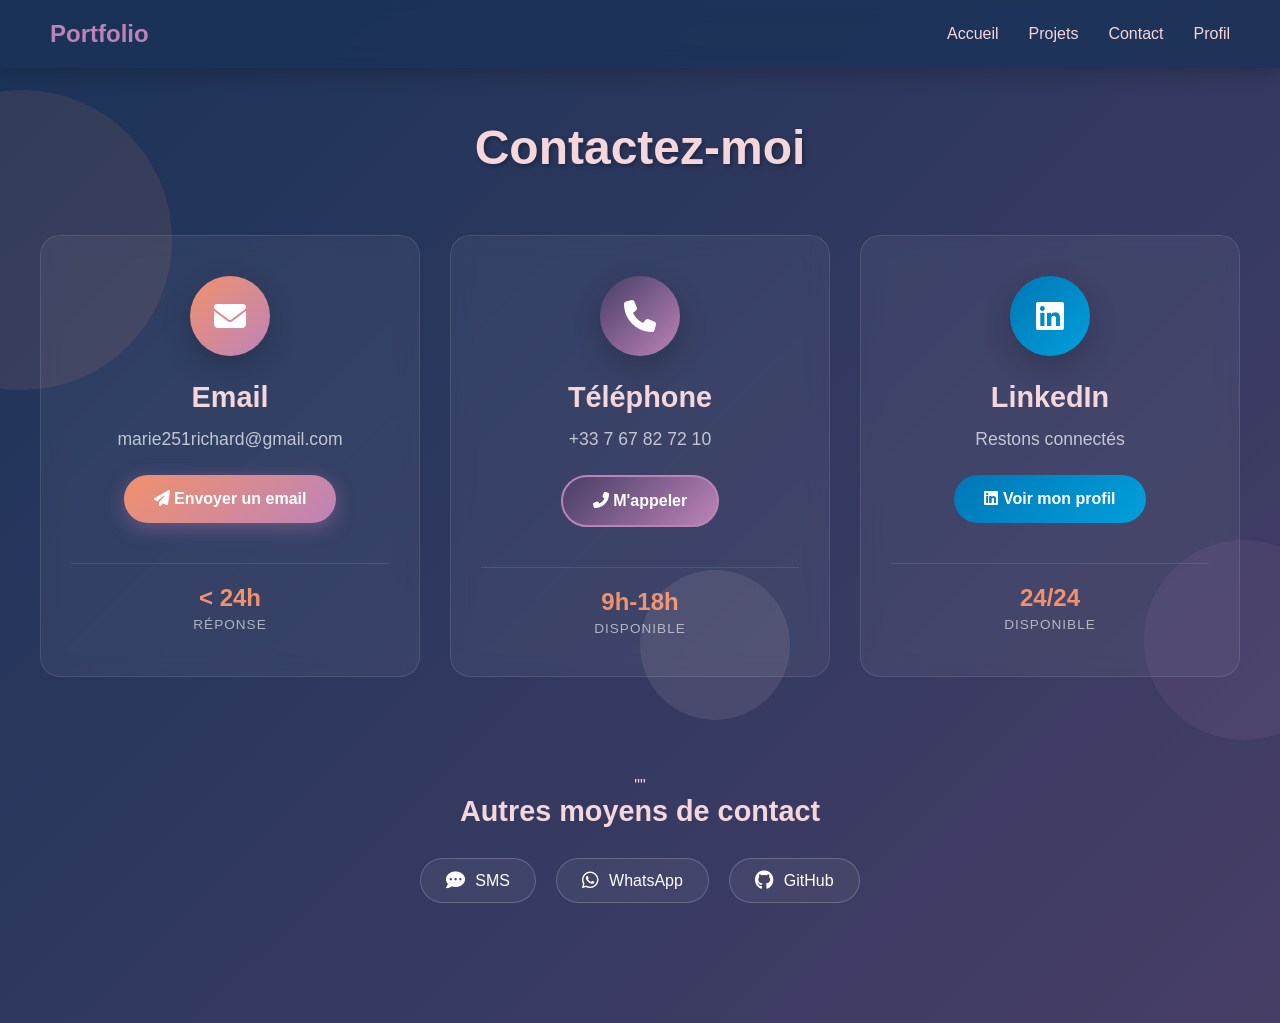
==== Pages/Contact/contact.html @ 15bb82db "ajout dossier Portfolio" ====
<!DOCTYPE html>
<html lang="fr">
  <head>
    <meta charset="UTF-8" />
    <meta name="viewport" content="width=device-width, initial-scale=1.0" />
    <title>Contact - Portfolio</title>
    <link rel="stylesheet" href="/style.css" />
    <link rel="stylesheet" href="contact.css" />
    <link
      rel="stylesheet"
      href="https://cdnjs.cloudflare.com/ajax/libs/font-awesome/6.4.0/css/all.min.css"
    />
  </head>
  <body>
    <!-- Navigation -->
    <nav>
      <a href="/index.html" class="logo">Portfolio</a>
      <ul class="nav-links">
        <li><a href="/index.html#accueil">Accueil</a></li>
        <li><a href="/Pages/Projets/projets.html">Projets</a></li>
        <li><a href="contact.html" class="active">Contact</a></li>
        <li><a href="/Pages/Profil/Profil.html">Profil</a></li>
      </ul>
    </nav>

    <!-- Section Contact -->
    <section class="contact-section">
      <div class="container">
        <div class="section-header">
          <h1>Contactez-moi</h1>
        </div>

        <div class="contact-wrapper">
          <!-- Carte Email -->
          <div class="contact-card">
            <div class="card-icon email-icon">
              <i class="fas fa-envelope"></i>
            </div>
            <h3>Email</h3>
            <p class="contact-info">marie251richard@gmail.com</p>
            <a href="marie251richard@gmail.com" class="btn-contact btn-primary">
              <i class="fas fa-paper-plane"></i> Envoyer un email
            </a>

            <!-- Stats optionnels -->
            <div class="stats">
              <div class="stat-item">
                <span class="stat-number">< 24h</span>
                <span class="stat-label">Réponse</span>
              </div>
            </div>
          </div>

          <!-- Carte Téléphone -->
          <div class="contact-card">
            <div class="card-icon phone-icon">
              <i class="fas fa-phone"></i>
            </div>
            <h3>Téléphone</h3>
            <p class="contact-info">+33 7 67 82 72 10</p>
            <a href="tel:+33767827210" class="btn-contact btn-secondary">
              <i class="fas fa-phone-alt"></i> M'appeler
            </a>

            <!-- Stats optionnels -->
            <div class="stats">
              <div class="stat-item">
                <span class="stat-number">9h-18h</span>
                <span class="stat-label">Disponible</span>
              </div>
            </div>
          </div>

          <!-- Carte LinkedIn (bonus) -->
          <div class="contact-card">
            <div class="card-icon linkedin-icon">
              <i class="fab fa-linkedin"></i>
            </div>
            <h3>LinkedIn</h3>
            <p class="contact-info">Restons connectés</p>
            <a
              href="https://www.linkedin.com/in/marie-richard112006/"
              target="_blank"
              class="btn-contact btn-linkedin"
            >
              <i class="fab fa-linkedin"></i> Voir mon profil
            </a>

            <!-- Stats optionnels -->
            <div class="stats">
              <div class="stat-item">
                <span class="stat-number">24/24</span>
                <span class="stat-label">Disponible</span>
              </div>
            </div>
          </div>
        </div>

        <!-- Section Alternative (SMS/WhatsApp) -->
        <div class="alternative-contact">""
          <h3>Autres moyens de contact</h3>
          <div class="alt-buttons">
            <a href="sms:+33612345678" class="btn-alt">
              <i class="fas fa-comment-dots"></i> SMS
            </a>
            <a href="https://wa.me/33767827210" target="_blank" class="btn-alt">
              <i class="fab fa-whatsapp"></i> WhatsApp
            </a>
            <a
              href="https://github.com/Marie1110r"
              target="_blank"
              class="btn-alt"
            >
              <i class="fab fa-github"></i> GitHub
            </a>
          </div>
        </div>
      </div>
    </section>

    <!-- Formes décoratives -->
    <div class="floating-shapes">
      <div class="shape shape-1"></div>
      <div class="shape shape-2"></div>
      <div class="shape shape-3"></div>
    </div>

    <script src="/script.js"></script>
  </body>
</html>
---- style.css ----
/* ========== VARIABLES ========== */
:root {
  --color-primary: #1b3358;
  --color-secondary: #473e66;
  --color-accent: #bd83b8;
  --color-light: #f5d7db;
  --color-warm: #f1916d;
}

/* ========== RESET ========== */
* {
  margin: 0;
  padding: 0;
  box-sizing: border-box;
}

html {
  scroll-behavior: smooth;
}

body {
  font-family: "Segoe UI", Tahoma, Geneva, Verdana, sans-serif;
  background: linear-gradient(
    135deg,
    var(--color-primary) 0%,
    var(--color-secondary) 100%
  );
  color: var(--color-light);
  min-height: 100vh;
  overflow-x: hidden;
}

/* ========== NAVIGATION ========== */
nav {
  position: fixed;
  top: 0;
  left: 0;
  right: 0;
  display: flex;
  justify-content: space-between;
  align-items: center;
  padding: 20px 50px;
  background: rgba(27, 51, 88, 0.8);
  backdrop-filter: blur(10px);
  z-index: 1000;
  box-shadow: 0 5px 20px rgba(0, 0, 0, 0.2);
}

.logo {
  font-size: 24px;
  font-weight: bold;
  color: var(--color-accent);
  text-decoration: none;
  transition: color 0.3s ease;
}

.logo:hover {
  color: var(--color-warm);
}

.nav-links {
  display: flex;
  list-style: none;
  gap: 30px;
}

.nav-links a {
  color: var(--color-light);
  text-decoration: none;
  font-size: 16px;
  transition: color 0.3s ease;
  position: relative;
}

.nav-links a::after {
  content: "";
  position: absolute;
  bottom: -5px;
  left: 0;
  width: 0;
  height: 2px;
  background: var(--color-accent);
  transition: width 0.3s ease;
}

.nav-links a:hover::after,
.nav-links a.active::after {
  width: 100%;
}

.nav-links a:hover {
  color: var(--color-accent);
}

/* ========== HERO SECTION ========== */
.hero {
  min-height: 100vh;
  display: flex;
  align-items: center;
  justify-content: center;
  position: relative;
  overflow: hidden;
  padding: 100px 50px 50px;
}

/* ========== BULLES ANIMÉES ========== */
.bubbles-container {
  position: absolute;
  top: 0;
  left: 0;
  width: 100%;
  height: 100%;
  pointer-events: none;
  z-index: 1;
}

.bubble {
  position: absolute;
  width: var(--size);
  height: var(--size);
  border-radius: 50%;
  display: flex;
  align-items: center;
  justify-content: center;
  background: rgba(189, 131, 184, 0.15);
  backdrop-filter: blur(5px);
  border: 2px solid rgba(245, 215, 219, 0.3);
  box-shadow: 0 8px 32px rgba(189, 131, 184, 0.2),
    inset 0 0 20px rgba(255, 255, 255, 0.1);
  animation: float var(--duration) ease-in-out infinite var(--delay);
  left: var(--position-x);
  top: var(--position-y);
  transform: translate(-50%, -50%);
}

/* Animation de flottement */
@keyframes float {
  0%,
  100% {
    transform: translate(-50%, -50%) translateY(0px) translateX(0px);
  }
  25% {
    transform: translate(-50%, -50%) translateY(-20px) translateX(10px);
  }
  50% {
    transform: translate(-50%, -50%) translateY(-10px) translateX(-10px);
  }
  75% {
    transform: translate(-50%, -50%) translateY(-25px) translateX(5px);
  }
}

/* Bulles de langages */
.bubble-lang {
  transition: all 0.3s ease;
  cursor: pointer;
  pointer-events: all;
}

.bubble-lang:hover {
  background: rgba(189, 131, 184, 0.3);
  border-color: var(--color-accent);
  box-shadow: 0 12px 40px rgba(189, 131, 184, 0.5),
    inset 0 0 30px rgba(255, 255, 255, 0.2);
  transform: translate(-50%, -50%) scale(1.1);
}

.lang-icon {
  font-size: calc(var(--size) * 0.2);
  font-weight: bold;
  color: var(--color-light);
  text-align: center;
  text-shadow: 2px 2px 10px rgba(0, 0, 0, 0.3);
  padding: 10px;
}

/* ========== CONTENU HERO ========== */
.hero-content {
  text-align: center;
  z-index: 10;
  position: relative;
  max-width: 800px;
}

.hero-content h1 {
  font-size: 48px;
  margin-bottom: 20px;
  animation: fadeInUp 1s ease-out;
  text-shadow: 2px 2px 10px rgba(0, 0, 0, 0.3);
}

.hero-content h1 span {
  color: var(--color-accent);
  display: block;
  font-size: 64px;
  margin-top: 10px;
}

.hero-content p {
  font-size: 20px;
  margin-bottom: 40px;
  color: var(--color-light);
  opacity: 0.9;
  animation: fadeInUp 1s ease-out 0.3s backwards;
}

/* ========== BOUTONS CTA ========== */
.cta-buttons {
  display: flex;
  gap: 20px;
  justify-content: center;
  animation: fadeInUp 1s ease-out 0.6s backwards;
}

.btn {
  padding: 15px 35px;
  border-radius: 50px;
  text-decoration: none;
  font-size: 16px;
  font-weight: bold;
  transition: all 0.3s ease;
  display: inline-block;
}

.btn-primary {
  background: linear-gradient(135deg, var(--color-accent), var(--color-warm));
  color: white;
  box-shadow: 0 5px 20px rgba(189, 131, 184, 0.4);
}

.btn-primary:hover {
  transform: translateY(-3px);
  box-shadow: 0 8px 30px rgba(189, 131, 184, 0.6);
}

.btn-secondary {
  background: transparent;
  color: var(--color-light);
  border: 2px solid var(--color-accent);
}

.btn-secondary:hover {
  background: var(--color-accent);
  transform: translateY(-3px);
  box-shadow: 0 8px 30px rgba(189, 131, 184, 0.4);
}

/* ========== ANIMATIONS ========== */
@keyframes fadeInUp {
  from {
    opacity: 0;
    transform: translateY(30px);
  }
  to {
    opacity: 1;
    transform: translateY(0);
  }
}

/* ========== RESPONSIVE ========== */
@media (max-width: 768px) {
  nav {
    padding: 15px 20px;
  }

  .nav-links {
    gap: 15px;
  }

  .nav-links a {
    font-size: 14px;
  }

  .hero {
    padding: 80px 20px 20px;
  }

  .hero-content h1 {
    font-size: 32px;
  }

  .hero-content h1 span {
    font-size: 42px;
  }

  .hero-content p {
    font-size: 16px;
  }

  .cta-buttons {
    flex-direction: column;
    gap: 15px;
  }

  /* Bulles plus petites sur mobile */
  .bubble {
    width: calc(var(--size) * 0.6) !important;
    height: calc(var(--size) * 0.6) !important;
  }

  .lang-icon {
    font-size: calc(var(--size) * 0.15);
  }
}

@media (max-width: 480px) {
  .logo {
    font-size: 20px;
  }

  .nav-links {
    gap: 10px;
  }

  .hero-content h1 {
    font-size: 26px;
  }

  .hero-content h1 span {
    font-size: 36px;
  }
}

/* Styles pour les bulles */
.bubble-1 {
  --size: 250px;
  --position-x: 80%;
  --position-y: 30%;
  --duration: 8s;
  --delay: 0s;
}

.bubble-2 {
  --size: 180px;
  --position-x: 15%;
  --position-y: 20%;
  --duration: 10s;
  --delay: 1s;
}

.bubble-3 {
  --size: 140px;
  --position-x: 25%;
  --position-y: 60%;
  --duration: 12s;
  --delay: 2s;
}

.bubble-4 {
  --size: 200px;
  --position-x: 70%;
  --position-y: 65%;
  --duration: 9s;
  --delay: 0.5s;
}

.bubble-5 {
  --size: 120px;
  --position-x: 10%;
  --position-y: 75%;
  --duration: 11s;
  --delay: 3s;
}

.bubble-6 {
  --size: 160px;
  --position-x: 85%;
  --position-y: 80%;
  --duration: 13s;
  --delay: 1.5s;
}

.bubble-7 {
  --size: 100px;
  --position-x: 45%;
  --position-y: 25%;
  --duration: 10s;
  --delay: 2.5s;
}

.bubble-8 {
  --size: 130px;
  --position-x: 55%;
  --position-y: 85%;
  --duration: 14s;
  --delay: 0.8s;
}

.bubble-9 {
  --size: 90px;
  --position-x: 35%;
  --position-y: 40%;
  --duration: 11s;
  --delay: 3.5s;
}

/* Enlever le soulignement des bulles */
.bubble {
  text-decoration: none; /* Enlève le soulignement */
  color: inherit; /* Garde la couleur d'origine */
}

/* Enlever aussi au survol et autres états */
.bubble:hover,
.bubble:visited,
.bubble:active,
.bubble:focus {
  text-decoration: none;
  color: inherit;
}
---- Pages/Contact/contact.css ----
/* ========== SECTION CONTACT ========== */
.contact-section {
  min-height: 100vh;
  padding: 120px 20px 80px;
  background: linear-gradient(135deg, #1b3358 0%, #473e66 100%);
  position: relative;
  overflow: hidden;
}

.section-header {
  text-align: center;
  margin-bottom: 60px;
}

.section-header h1 {
  font-size: 3rem;
  color: #f5d7db;
  margin-bottom: 15px;
  text-shadow: 2px 2px 4px rgba(0, 0, 0, 0.3);
}

.section-header p {
  font-size: 1.2rem;
  color: rgba(255, 255, 255, 0.8);
}

/* ========== CARTES CONTACT ========== */
.contact-wrapper {
  display: grid;
  grid-template-columns: repeat(auto-fit, minmax(300px, 1fr));
  gap: 30px;
  max-width: 1200px;
  margin: 0 auto 60px;
}

.contact-card {
  background: rgba(255, 255, 255, 0.05);
  backdrop-filter: blur(10px);
  border-radius: 20px;
  padding: 40px 30px;
  text-align: center;
  border: 1px solid rgba(255, 255, 255, 0.1);
  transition: all 0.3s ease;
}

.contact-card:hover {
  transform: translateY(-10px);
  box-shadow: 0 20px 40px rgba(0, 0, 0, 0.3);
  border-color: rgba(241, 145, 109, 0.5);
}

/* ========== ICÔNES ========== */
.card-icon {
  width: 80px;
  height: 80px;
  margin: 0 auto 25px;
  border-radius: 50%;
  display: flex;
  align-items: center;
  justify-content: center;
  font-size: 2rem;
  color: white;
  box-shadow: 0 10px 30px rgba(0, 0, 0, 0.2);
}

.email-icon {
  background: linear-gradient(135deg, #f1916d, #bd83b8);
}

.phone-icon {
  background: linear-gradient(135deg, #473e66, #bd83b8);
}

.linkedin-icon {
  background: linear-gradient(135deg, #0077b5, #00a0dc);
}

.card-icon i {
  font-size: 2rem;
}

/* ========== CONTENU CARTE ========== */
.contact-card h3 {
  font-size: 1.8rem;
  color: #f5d7db;
  margin-bottom: 15px;
}

.contact-info {
  font-size: 1.1rem;
  color: rgba(255, 255, 255, 0.7);
  margin-bottom: 25px;
}

/* ========== BOUTONS CONTACT ========== */
.btn-contact {
  display: inline-block;
  padding: 15px 30px;
  border-radius: 50px;
  text-decoration: none;
  font-weight: 600;
  transition: all 0.3s ease;
  margin-bottom: 20px;
  font-size: 1rem;
}

.btn-primary {
  background: linear-gradient(135deg, #f1916d, #bd83b8);
  color: white;
}

.btn-primary:hover {
  transform: scale(1.05);
  box-shadow: 0 10px 30px rgba(241, 145, 109, 0.4);
}

.btn-secondary {
  background: linear-gradient(135deg, #473e66, #bd83b8);
  color: white;
}

.btn-secondary:hover {
  transform: scale(1.05);
  box-shadow: 0 10px 30px rgba(71, 62, 102, 0.4);
}

.btn-linkedin {
  background: linear-gradient(135deg, #0077b5, #00a0dc);
  color: white;
}

.btn-linkedin:hover {
  transform: scale(1.05);
  box-shadow: 0 10px 30px rgba(0, 119, 181, 0.4);
}

/* ========== STATS ========== */
.contact-card .stats {
  display: flex;
  justify-content: center;
  gap: 30px;
  margin-top: 20px;
  padding-top: 20px;
  border-top: 1px solid rgba(255, 255, 255, 0.1);
}

.contact-card .stat-item {
  text-align: center;
}

.contact-card .stat-number {
  display: block;
  font-size: 1.5rem;
  font-weight: bold;
  color: #f1916d;
  margin-bottom: 5px;
}

.contact-card .stat-label {
  display: block;
  font-size: 0.85rem;
  color: rgba(255, 255, 255, 0.6);
  text-transform: uppercase;
  letter-spacing: 1px;
}

/* ========== CONTACTS ALTERNATIFS ========== */
.alternative-contact {
  text-align: center;
  max-width: 800px;
  margin: 0 auto;
  padding: 40px 20px;
}

.alternative-contact h3 {
  font-size: 1.8rem;
  color: #f5d7db;
  margin-bottom: 30px;
}

.alt-buttons {
  display: flex;
  justify-content: center;
  gap: 20px;
  flex-wrap: wrap;
}

.btn-alt {
  display: inline-flex;
  align-items: center;
  gap: 10px;
  padding: 12px 25px;
  background: rgba(255, 255, 255, 0.05);
  border: 1px solid rgba(255, 255, 255, 0.2);
  border-radius: 50px;
  color: white;
  text-decoration: none;
  font-weight: 500;
  transition: all 0.3s ease;
}

.btn-alt:hover {
  background: rgba(241, 145, 109, 0.2);
  border-color: #f1916d;
  transform: translateY(-3px);
}

.btn-alt i {
  font-size: 1.2rem;
}

/* ========== RESPONSIVE ========== */
@media (max-width: 768px) {
  .section-header h1 {
    font-size: 2rem;
  }

  .contact-wrapper {
    grid-template-columns: 1fr;
    gap: 20px;
  }

  .contact-card {
    padding: 30px 20px;
  }

  .alt-buttons {
    flex-direction: column;
    align-items: stretch;
  }

  .btn-alt {
    justify-content: center;
  }
}

/* ========== FORMES FLOTTANTES ========== */
.floating-shapes {
  position: absolute;
  top: 0;
  left: 0;
  width: 100%;
  height: 100%;
  pointer-events: none;
  overflow: hidden;
}

.shape {
  position: absolute;
  border-radius: 50%;
  background: rgba(241, 145, 109, 0.1);
  animation: float 20s infinite ease-in-out;
}

.shape-1 {
  width: 300px;
  height: 300px;
  top: 10%;
  left: -10%;
  animation-delay: 0s;
}

.shape-2 {
  width: 200px;
  height: 200px;
  top: 60%;
  right: -5%;
  background: rgba(189, 131, 184, 0.1);
  animation-delay: 5s;
}

.shape-3 {
  width: 150px;
  height: 150px;
  bottom: 20%;
  left: 50%;
  background: rgba(245, 215, 219, 0.1);
  animation-delay: 10s;
}

@keyframes float {
  0%,
  100% {
    transform: translateY(0) rotate(0deg);
  }
  50% {
    transform: translateY(-50px) rotate(180deg);
  }
}
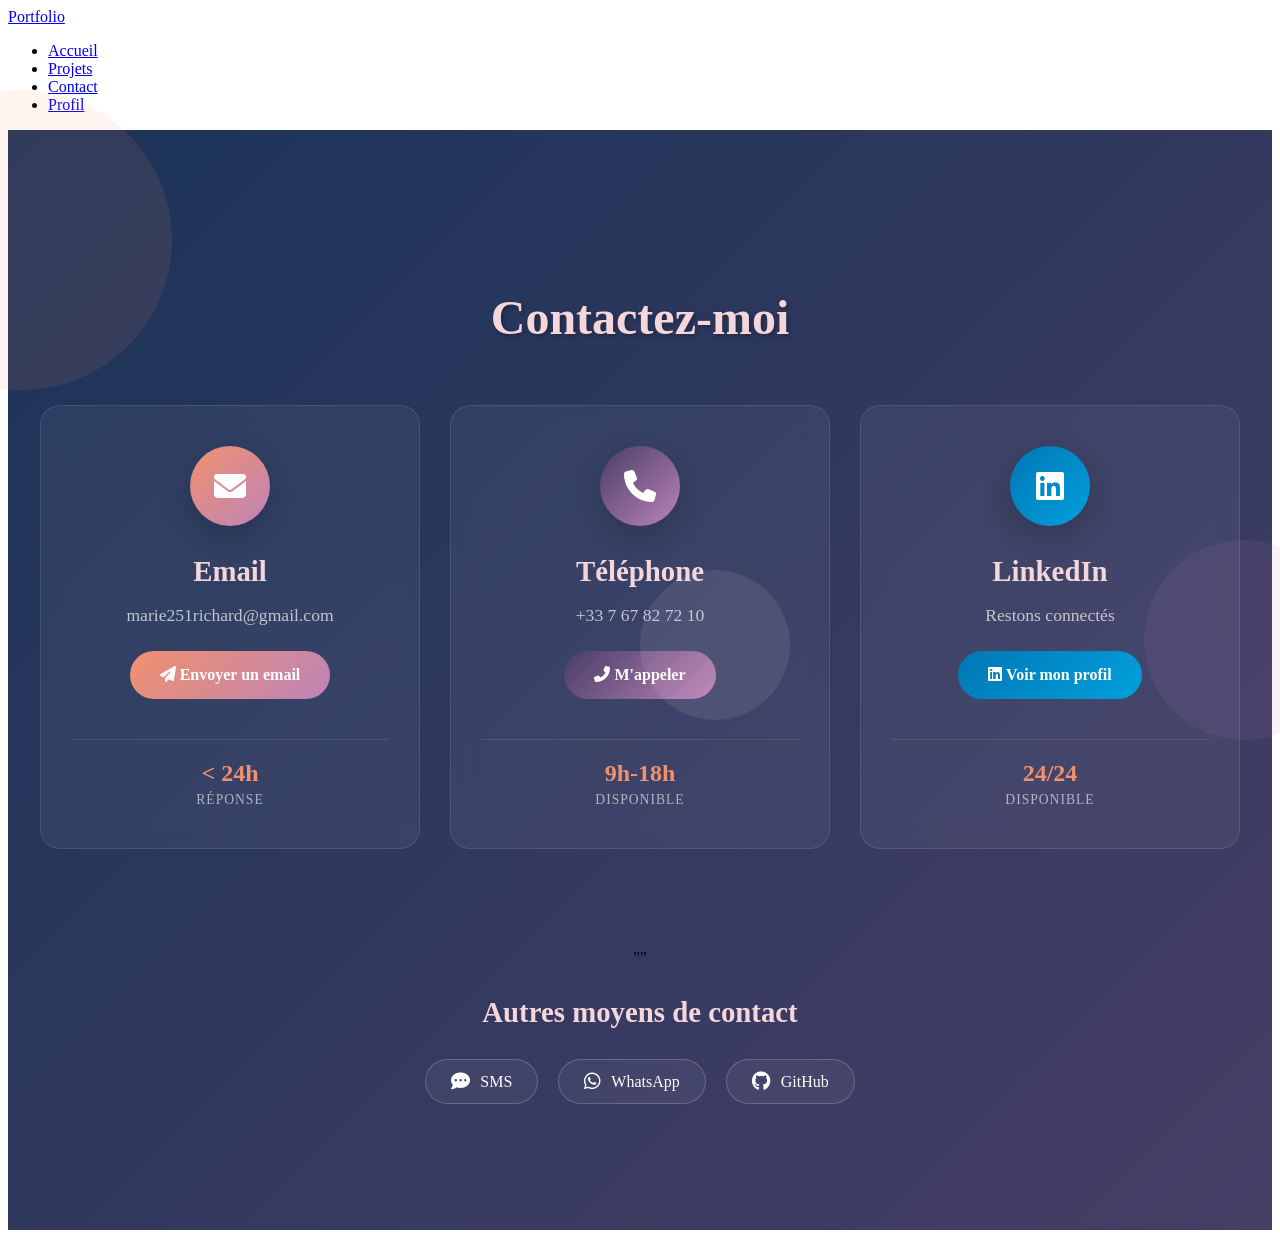
==== commit 0d8ebf79: "Update stylesheet path and navigation links" ====
--- a/Pages/Contact/contact.html
+++ b/Pages/Contact/contact.html
@@ -4,7 +4,7 @@
     <meta charset="UTF-8" />
     <meta name="viewport" content="width=device-width, initial-scale=1.0" />
     <title>Contact - Portfolio</title>
-    <link rel="stylesheet" href="/style.css" />
+    <link rel="stylesheet" href="/Portfolio/style.css" />
     <link rel="stylesheet" href="contact.css" />
     <link
       rel="stylesheet"
@@ -16,10 +16,10 @@
     <nav>
       <a href="/index.html" class="logo">Portfolio</a>
       <ul class="nav-links">
-        <li><a href="/index.html#accueil">Accueil</a></li>
-        <li><a href="/Pages/Projets/projets.html">Projets</a></li>
+        <li><a href="index.html#accueil">Accueil</a></li>
+        <li><a href="Pages/Projets/projets.html">Projets</a></li>
         <li><a href="contact.html" class="active">Contact</a></li>
-        <li><a href="/Pages/Profil/Profil.html">Profil</a></li>
+        <li><a href="Pages/Profil/Profil.html">Profil</a></li>
       </ul>
     </nav>
 
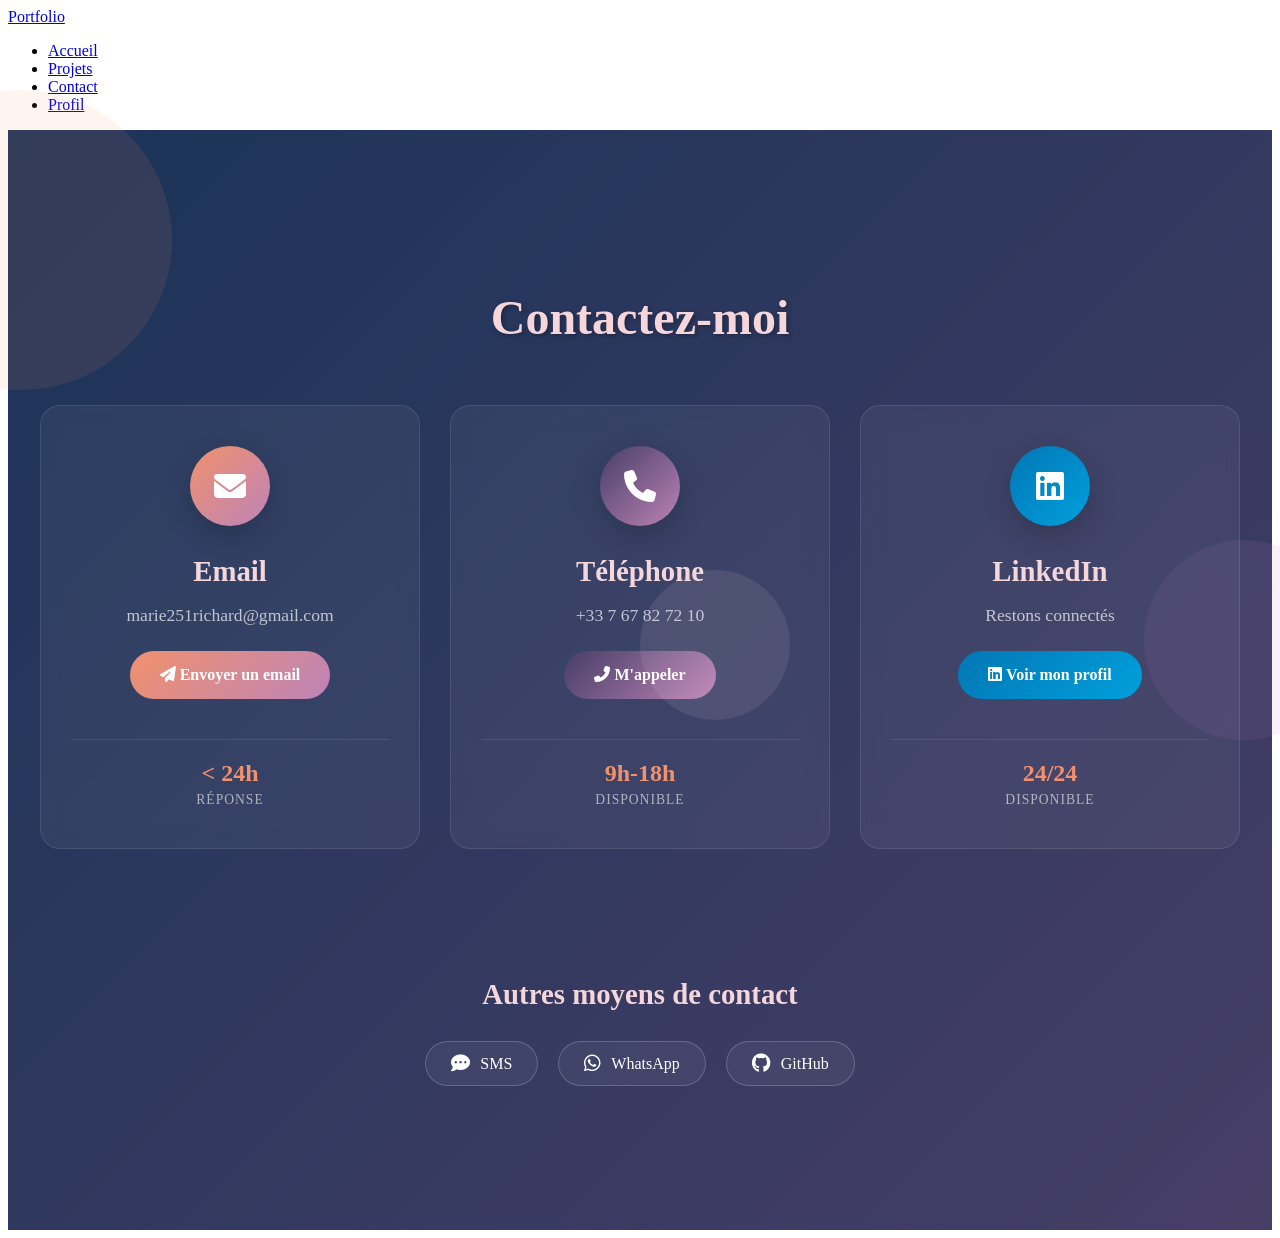
==== commit 18d699d2: "Fix alternative contact div syntax in contact.html" ====
--- a/Pages/Contact/contact.html
+++ b/Pages/Contact/contact.html
@@ -14,12 +14,12 @@
   <body>
     <!-- Navigation -->
     <nav>
-      <a href="/index.html" class="logo">Portfolio</a>
+      <a href="/Portfolio/index.html" class="logo">Portfolio</a>
       <ul class="nav-links">
-        <li><a href="index.html#accueil">Accueil</a></li>
-        <li><a href="Pages/Projets/projets.html">Projets</a></li>
+        <li><a href="/Portfolio/index.html#accueil">Accueil</a></li>
+        <li><a href="/Portfolio/Pages/Projets/projets.html">Projets</a></li>
         <li><a href="contact.html" class="active">Contact</a></li>
-        <li><a href="Pages/Profil/Profil.html">Profil</a></li>
+        <li><a href="/Portfolio/Pages/Profil/Profil.html">Profil</a></li>
       </ul>
     </nav>
 
@@ -38,7 +38,7 @@
             </div>
             <h3>Email</h3>
             <p class="contact-info">marie251richard@gmail.com</p>
-            <a href="marie251richard@gmail.com" class="btn-contact btn-primary">
+            <a href="mailto:marie251richard@gmail.com" class="btn-contact btn-primary">
               <i class="fas fa-paper-plane"></i> Envoyer un email
             </a>
 
@@ -97,7 +97,7 @@
         </div>
 
         <!-- Section Alternative (SMS/WhatsApp) -->
-        <div class="alternative-contact">""
+        <div class="alternative-contact">
           <h3>Autres moyens de contact</h3>
           <div class="alt-buttons">
             <a href="sms:+33612345678" class="btn-alt">
